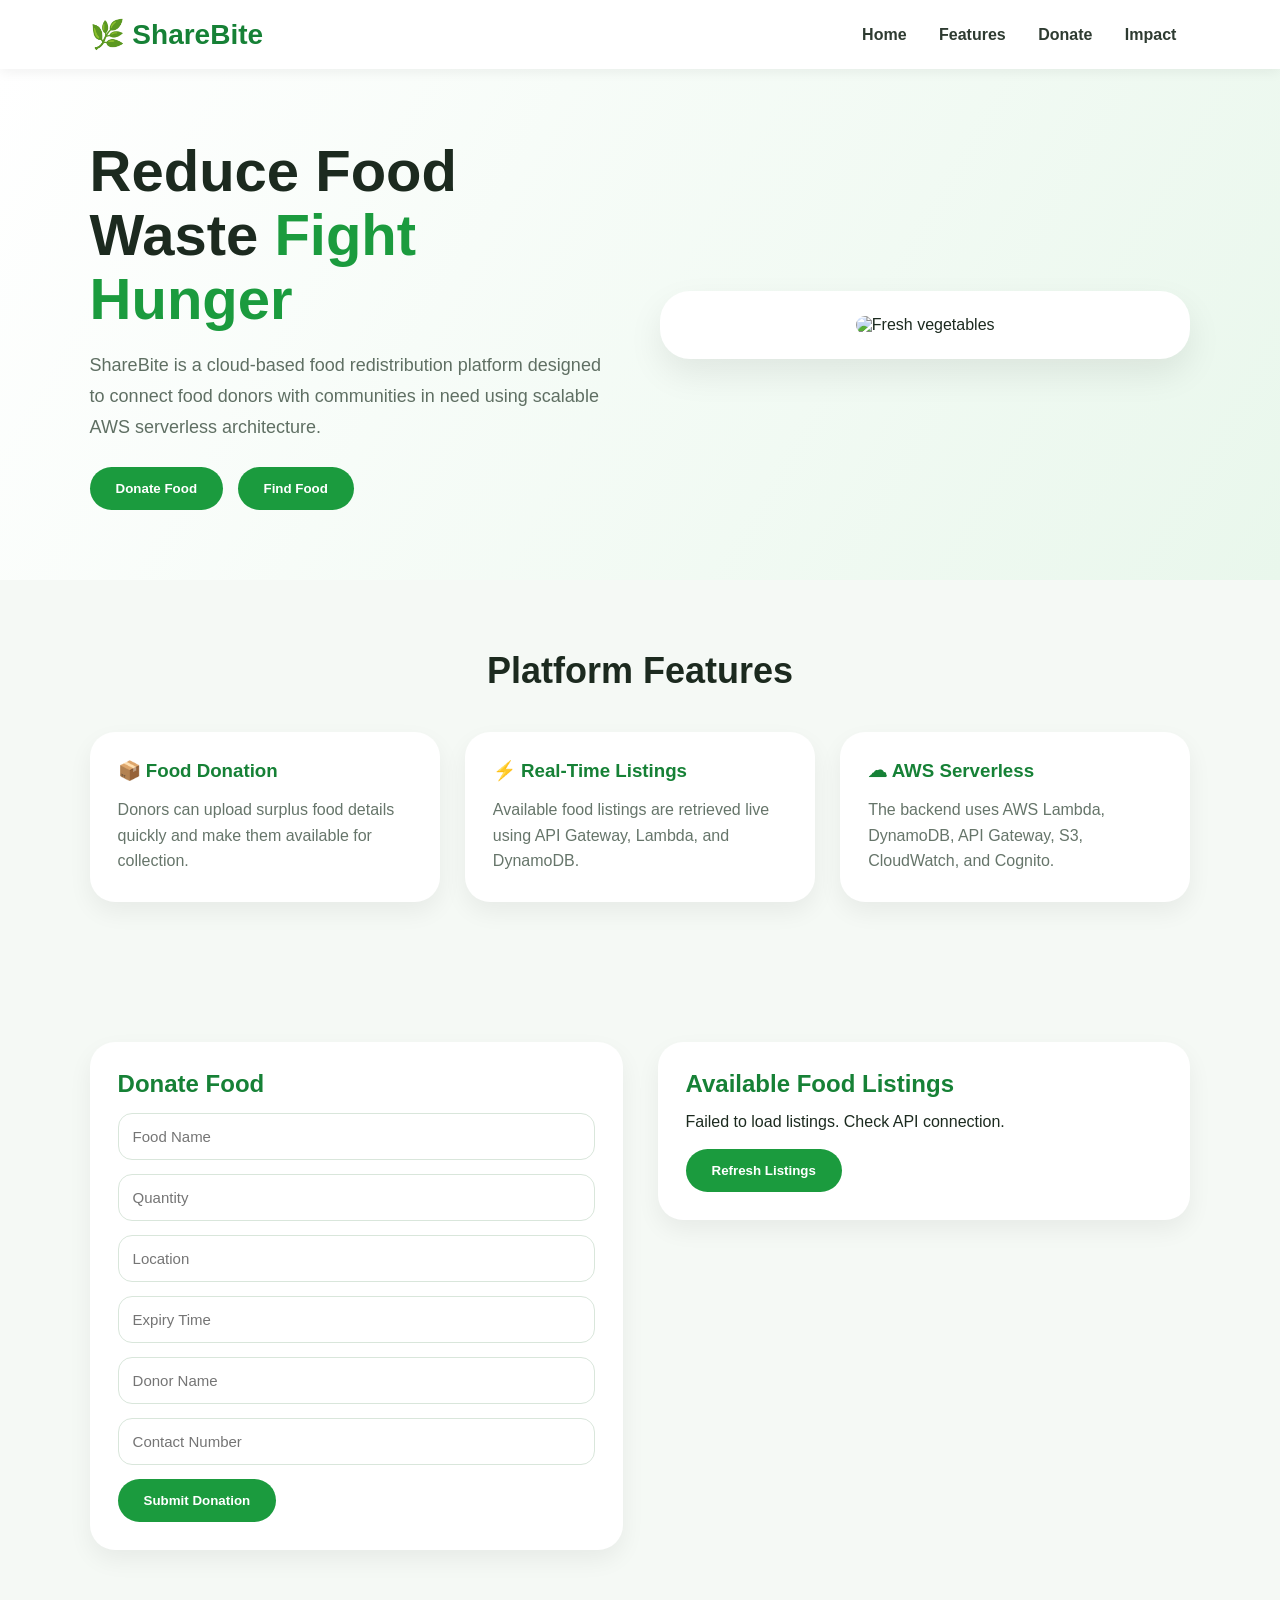
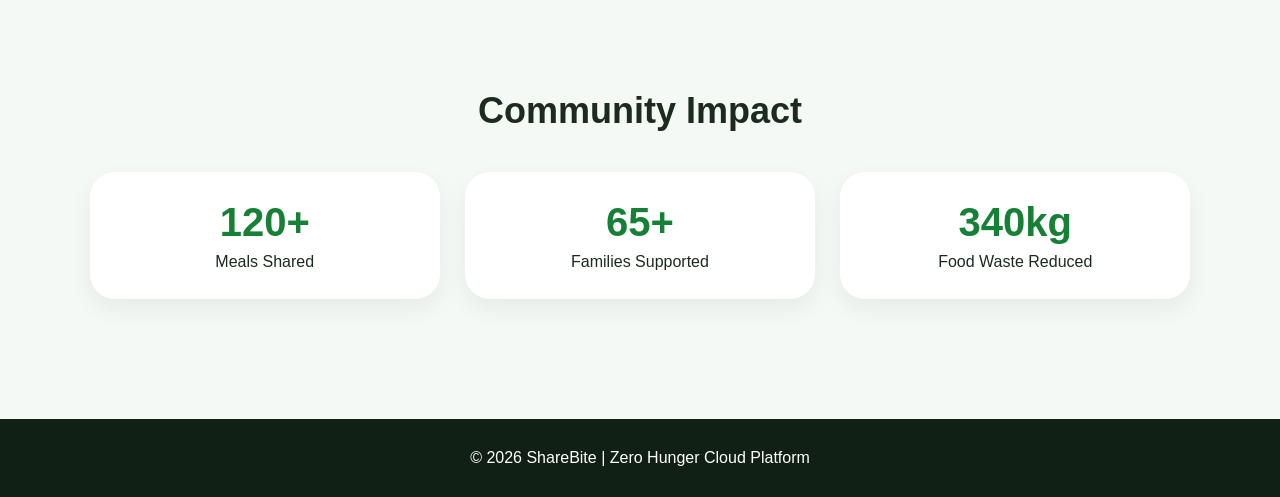
==== frontend/index.html @ fc217ae7 "Add Module 602 implementation as starting point for Module 603" ====
<!DOCTYPE html>
<html lang="en">
<head>
  <meta charset="UTF-8" />
  <meta name="viewport" content="width=device-width, initial-scale=1.0"/>
  <title>ShareBite | Zero Hunger Platform</title>

  <style>
    * { margin: 0; padding: 0; box-sizing: border-box; font-family: "Segoe UI", Arial, sans-serif; }
    body { background: #f5f9f5; color: #1c2a1f; }

    header {
      display: flex; justify-content: space-between; align-items: center;
      padding: 18px 7%; background: white;
      box-shadow: 0 3px 12px rgba(0,0,0,0.06);
      position: sticky; top: 0; z-index: 100;
    }

    .logo { font-size: 28px; font-weight: 800; color: #168136; }
    nav a { margin: 0 14px; text-decoration: none; color: #2e3b31; font-weight: 600; }

    .hero {
      display: grid; grid-template-columns: 1fr 1fr; align-items: center;
      gap: 40px; padding: 70px 7%;
      background: linear-gradient(120deg, #ffffff, #e9f7ec);
    }

    .hero h1 { font-size: 58px; line-height: 1.1; margin-bottom: 20px; }
    .hero h1 span { color: #1b9b3e; }
    .hero p { color: #5f6f63; line-height: 1.7; margin-bottom: 25px; font-size: 18px; }

    .btn {
      padding: 14px 26px; border: none; border-radius: 30px;
      background: #1b9b3e; color: white; font-weight: 700;
      cursor: pointer; margin-right: 10px;
    }

    .btn:hover { background: #14752e; }

    .hero-image {
      background: white; padding: 25px; border-radius: 30px;
      box-shadow: 0 15px 35px rgba(0,0,0,0.08); text-align: center;
    }

    .hero-image img { width: 100%; border-radius: 20px; }

    section { padding: 70px 7%; }
    .section-title { text-align: center; font-size: 36px; margin-bottom: 40px; }

    .features, .dashboard {
      display: grid; grid-template-columns: repeat(3,1fr); gap: 25px;
    }

    .card, .form-box, .listing-box, .stat {
      background: white; padding: 28px; border-radius: 25px;
      box-shadow: 0 10px 25px rgba(0,0,0,0.06);
    }

    .card h3, .form-box h2, .listing-box h2 { margin-bottom: 15px; color: #168136; }
    .card p { color: #66756a; line-height: 1.6; }

    .donation-section {
      display: grid; grid-template-columns: 1fr 1fr; gap: 35px; align-items: start;
    }

    input {
      width: 100%; padding: 14px; margin-bottom: 14px;
      border-radius: 14px; border: 1px solid #d9e6db; font-size: 15px;
    }

    .listing-item { padding: 16px 0; border-bottom: 1px solid #edf2ee; }
    .listing-item h4 { margin-bottom: 5px; color: #168136; }
    .listing-item p { color: #66756a; font-size: 14px; margin-bottom: 4px; }

    .stat { text-align: center; }
    .stat h2 { color: #168136; font-size: 40px; margin-bottom: 8px; }

    footer { text-align: center; padding: 30px; background: #102015; color: white; margin-top: 50px; }

    @media(max-width:900px){
      .hero, .donation-section, .features, .dashboard { grid-template-columns: 1fr; }
      .hero h1 { font-size: 42px; }
      nav { display: none; }
    }
  </style>
</head>

<body>

<header>
  <div class="logo">🌿 ShareBite</div>
  <nav>
    <a href="#">Home</a>
    <a href="#features">Features</a>
    <a href="#donate">Donate</a>
    <a href="#impact">Impact</a>
  </nav>
</header>

<section class="hero">
  <div>
    <h1>Reduce Food Waste <span>Fight Hunger</span></h1>
    <p>
      ShareBite is a cloud-based food redistribution platform designed to connect
      food donors with communities in need using scalable AWS serverless architecture.
    </p>
    <button class="btn" onclick="document.getElementById('donate').scrollIntoView({behavior:'smooth'})">Donate Food</button>
    <button class="btn" onclick="loadFoodListings()">Find Food</button>
  </div>

  <div class="hero-image">
    <img src="https://images.unsplash.com/photo-1488459716781-31db52582fe9?q=80&w=1200&auto=format&fit=crop" alt="Fresh vegetables">
  </div>
</section>

<section id="features">
  <h2 class="section-title">Platform Features</h2>

  <div class="features">
    <div class="card">
      <h3>📦 Food Donation</h3>
      <p>Donors can upload surplus food details quickly and make them available for collection.</p>
    </div>

    <div class="card">
      <h3>⚡ Real-Time Listings</h3>
      <p>Available food listings are retrieved live using API Gateway, Lambda, and DynamoDB.</p>
    </div>

    <div class="card">
      <h3>☁ AWS Serverless</h3>
      <p>The backend uses AWS Lambda, DynamoDB, API Gateway, S3, CloudWatch, and Cognito.</p>
    </div>
  </div>
</section>

<section id="donate">
  <div class="donation-section">
    <div class="form-box">
      <h2>Donate Food</h2>

      <input id="foodName" placeholder="Food Name">
      <input id="quantity" placeholder="Quantity">
      <input id="location" placeholder="Location">
      <input id="expiryTime" placeholder="Expiry Time">
      <input id="donorName" placeholder="Donor Name">
      <input id="contactNumber" placeholder="Contact Number">

      <button class="btn" onclick="submitFood()">Submit Donation</button>
    </div>

    <div class="listing-box">
      <h2>Available Food Listings</h2>
      <div id="foodListings">
        <p>Loading listings...</p>
      </div>
      <br>
      <button class="btn" onclick="loadFoodListings()">Refresh Listings</button>
    </div>
  </div>
</section>

<section id="impact">
  <h2 class="section-title">Community Impact</h2>

  <div class="dashboard">
    <div class="stat">
      <h2>120+</h2>
      <p>Meals Shared</p>
    </div>

    <div class="stat">
      <h2>65+</h2>
      <p>Families Supported</p>
    </div>

    <div class="stat">
      <h2>340kg</h2>
      <p>Food Waste Reduced</p>
    </div>
  </div>
</section>

<footer>
  <p>© 2026 ShareBite | Zero Hunger Cloud Platform</p>
</footer>

<script>
  const API_URL = "https://gtti72vg8c.execute-api.us-east-1.amazonaws.com/prod/food";

  async function submitFood() {
    const data = {
      foodName: document.getElementById("foodName").value.trim(),
      quantity: document.getElementById("quantity").value.trim(),
      location: document.getElementById("location").value.trim(),
      expiryTime: document.getElementById("expiryTime").value.trim(),
      donorName: document.getElementById("donorName").value.trim(),
      contactNumber: document.getElementById("contactNumber").value.trim()
    };

    if (!data.foodName || !data.quantity || !data.location) {
      alert("Please enter food name, quantity, and location.");
      return;
    }

    try {
      const response = await fetch(API_URL, {
        method: "POST",
        mode: "cors",
        headers: {
          "Content-Type": "application/json"
        },
        body: JSON.stringify(data)
      });

      const resultText = await response.text();
      let result;

      try {
        result = JSON.parse(resultText);
      } catch {
        result = { message: resultText };
      }

      if (!response.ok) {
        alert("Backend error: " + (result.message || result.error || response.status));
        console.log(result);
        return;
      }

      alert(result.message || "Food listing added successfully.");

      document.getElementById("foodName").value = "";
      document.getElementById("quantity").value = "";
      document.getElementById("location").value = "";
      document.getElementById("expiryTime").value = "";
      document.getElementById("donorName").value = "";
      document.getElementById("contactNumber").value = "";

      loadFoodListings();

    } catch (error) {
      alert("Error connecting to backend API: " + error.message);
      console.log("POST error:", error);
    }
  }

  async function loadFoodListings() {
    const container = document.getElementById("foodListings");
    container.innerHTML = "<p>Loading listings...</p>";

    try {
      const response = await fetch(API_URL, {
        method: "GET",
        mode: "cors"
      });

      const result = await response.json();
      const items = Array.isArray(result) ? result : (result.items || []);

      if (!response.ok) {
        container.innerHTML = "<p>Backend returned an error.</p>";
        console.log(result);
        return;
      }

      if (items.length === 0) {
        container.innerHTML = "<p>No food listings available.</p>";
        return;
      }

      container.innerHTML = items.map(item => `
        <div class="listing-item">
          <h4>${item.foodName || "Unnamed Food"}</h4>
          <p><strong>Quantity:</strong> ${item.quantity || "N/A"}</p>
          <p><strong>Location:</strong> ${item.location || "N/A"}</p>
          <p><strong>Expiry:</strong> ${item.expiryTime || "N/A"}</p>
          <p><strong>Donor:</strong> ${item.donorName || "N/A"}</p>
          <p><strong>Contact:</strong> ${item.contactNumber || "N/A"}</p>
          <p><strong>Status:</strong> ${item.status || "Available"}</p>
        </div>
      `).join("");

    } catch (error) {
      container.innerHTML = "<p>Failed to load listings. Check API connection.</p>";
      console.log("GET error:", error);
    }
  }

  window.onload = function () {
    loadFoodListings();
  };
</script>

</body>
</html>
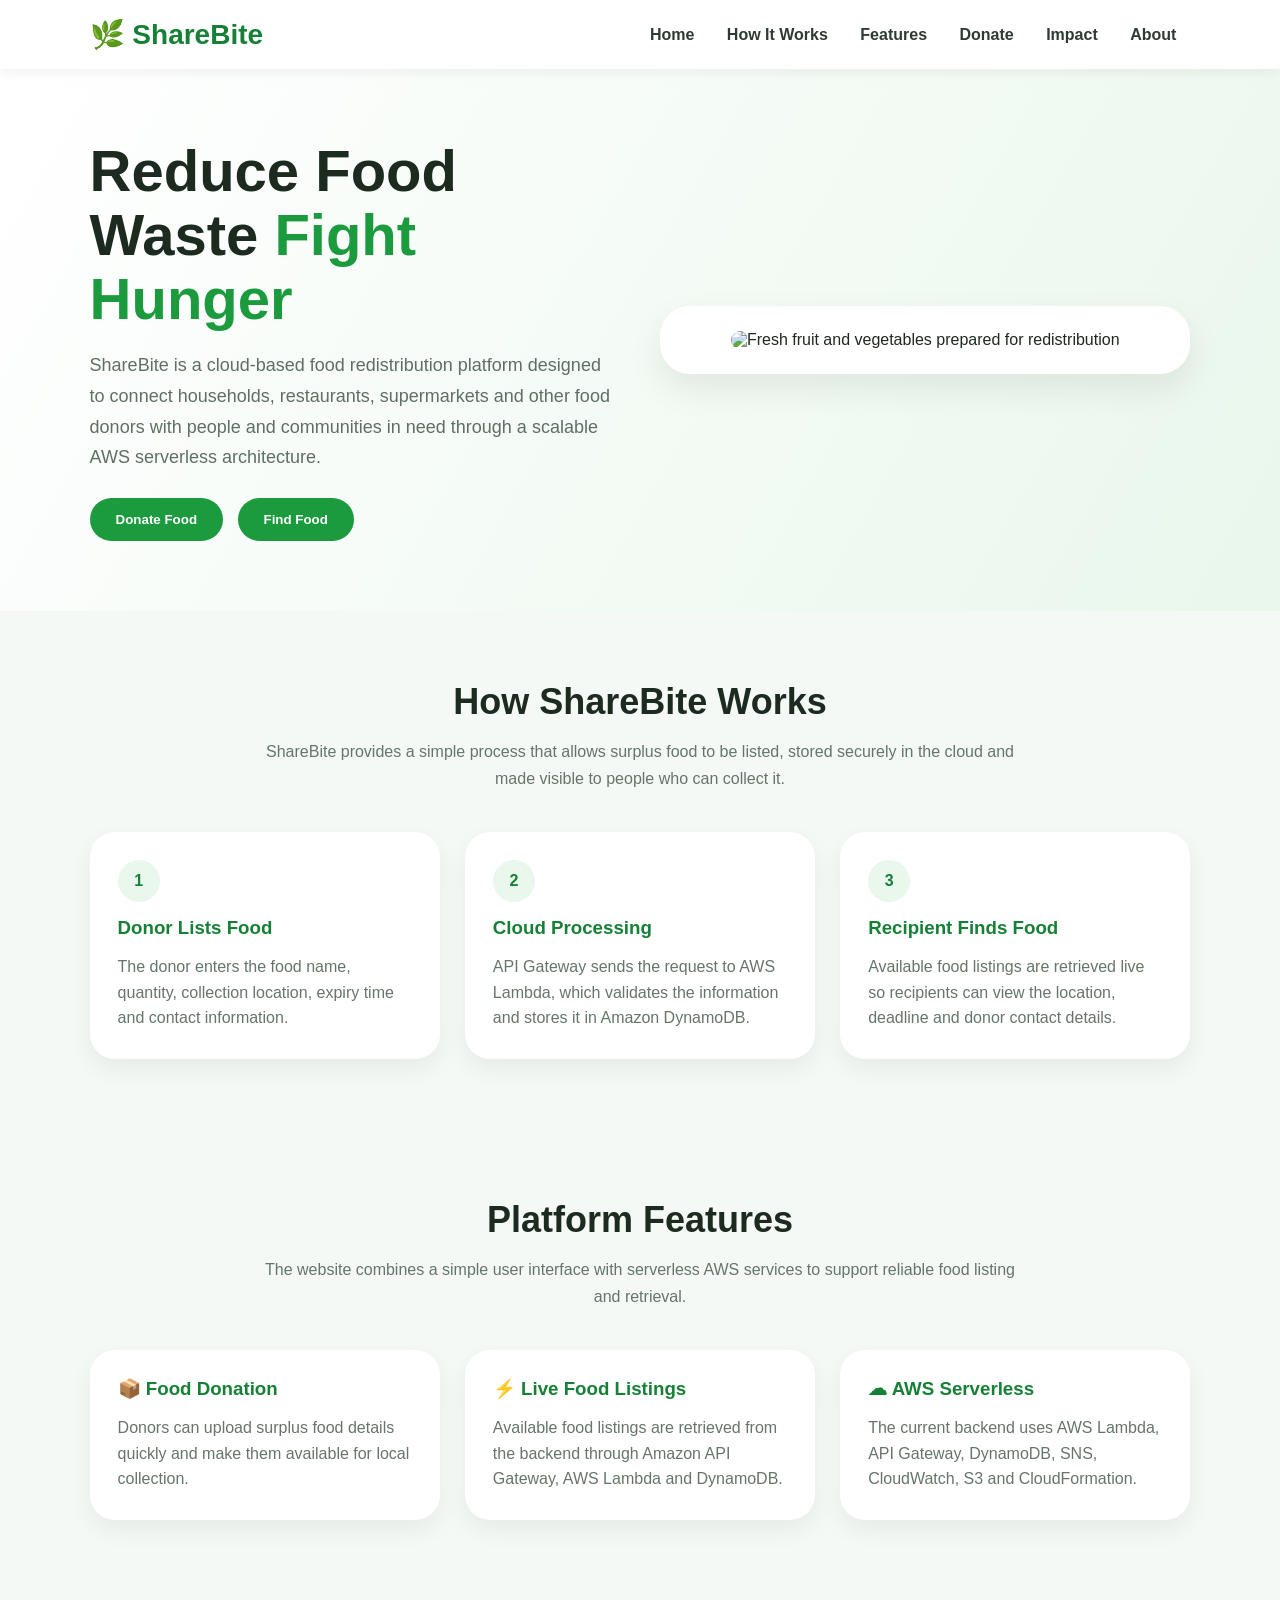
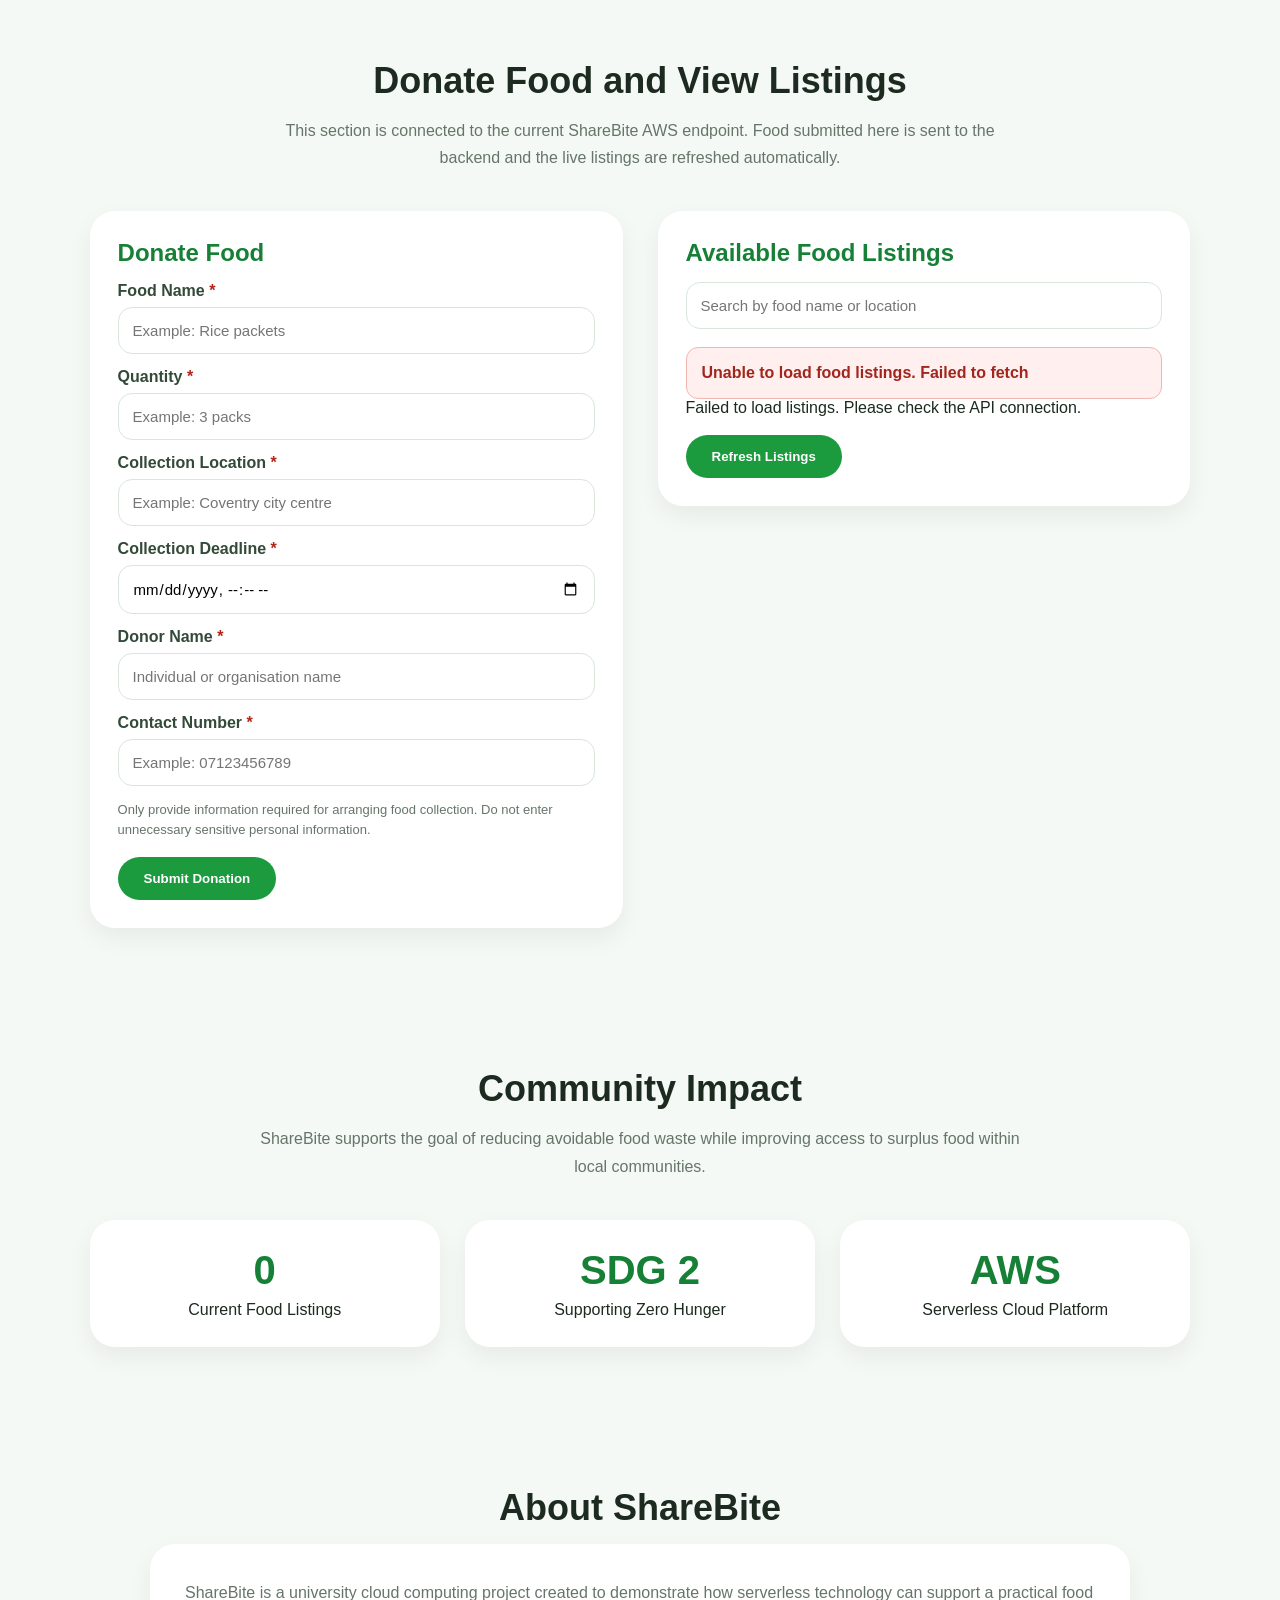
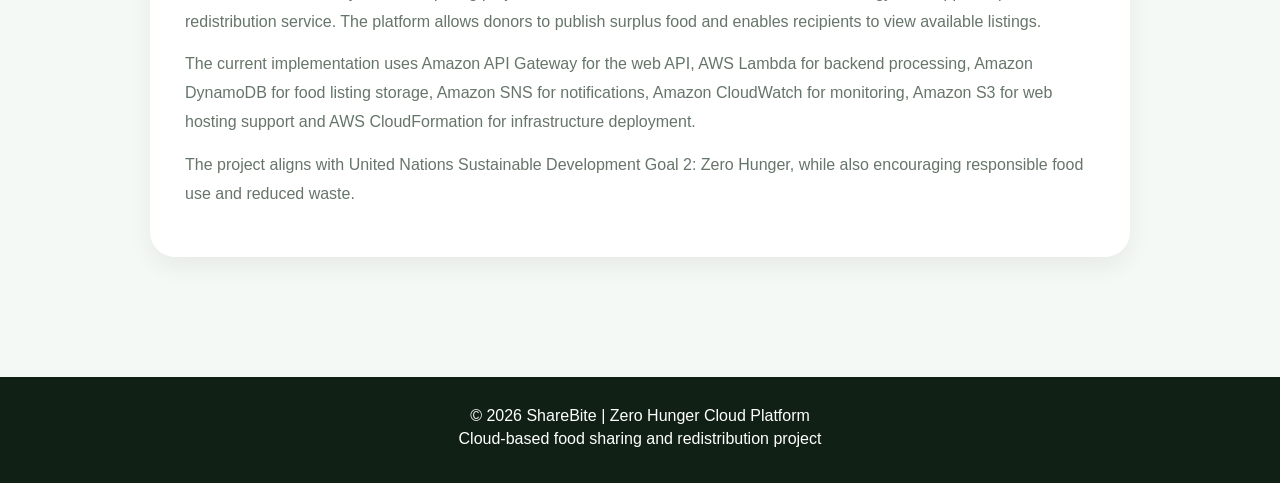
==== commit bf460802: "Enhance index.html with improved layout and features Refactor HTML structure and improve styles for " ====
--- a/frontend/index.html
+++ b/frontend/index.html
@@ -3,82 +3,319 @@
 <head>
   <meta charset="UTF-8" />
   <meta name="viewport" content="width=device-width, initial-scale=1.0"/>
+  <meta name="description" content="ShareBite is a cloud-based food redistribution platform that connects food donors with communities in need." />
   <title>ShareBite | Zero Hunger Platform</title>
 
   <style>
-    * { margin: 0; padding: 0; box-sizing: border-box; font-family: "Segoe UI", Arial, sans-serif; }
-    body { background: #f5f9f5; color: #1c2a1f; }
+    * {
+      margin: 0;
+      padding: 0;
+      box-sizing: border-box;
+      font-family: "Segoe UI", Arial, sans-serif;
+    }
+
+    html { scroll-behavior: smooth; }
+
+    body {
+      background: #f5f9f5;
+      color: #1c2a1f;
+    }
 
     header {
-      display: flex; justify-content: space-between; align-items: center;
-      padding: 18px 7%; background: white;
+      display: flex;
+      justify-content: space-between;
+      align-items: center;
+      padding: 18px 7%;
+      background: white;
       box-shadow: 0 3px 12px rgba(0,0,0,0.06);
-      position: sticky; top: 0; z-index: 100;
-    }
-
-    .logo { font-size: 28px; font-weight: 800; color: #168136; }
-    nav a { margin: 0 14px; text-decoration: none; color: #2e3b31; font-weight: 600; }
+      position: sticky;
+      top: 0;
+      z-index: 100;
+    }
+
+    .logo {
+      font-size: 28px;
+      font-weight: 800;
+      color: #168136;
+    }
+
+    nav a {
+      margin: 0 14px;
+      text-decoration: none;
+      color: #2e3b31;
+      font-weight: 600;
+    }
+
+    nav a:hover { color: #168136; }
 
     .hero {
-      display: grid; grid-template-columns: 1fr 1fr; align-items: center;
-      gap: 40px; padding: 70px 7%;
+      display: grid;
+      grid-template-columns: 1fr 1fr;
+      align-items: center;
+      gap: 40px;
+      padding: 70px 7%;
       background: linear-gradient(120deg, #ffffff, #e9f7ec);
     }
 
-    .hero h1 { font-size: 58px; line-height: 1.1; margin-bottom: 20px; }
+    .hero h1 {
+      font-size: 58px;
+      line-height: 1.1;
+      margin-bottom: 20px;
+    }
+
     .hero h1 span { color: #1b9b3e; }
-    .hero p { color: #5f6f63; line-height: 1.7; margin-bottom: 25px; font-size: 18px; }
+
+    .hero p {
+      color: #5f6f63;
+      line-height: 1.7;
+      margin-bottom: 25px;
+      font-size: 18px;
+    }
 
     .btn {
-      padding: 14px 26px; border: none; border-radius: 30px;
-      background: #1b9b3e; color: white; font-weight: 700;
-      cursor: pointer; margin-right: 10px;
-    }
-
-    .btn:hover { background: #14752e; }
+      padding: 14px 26px;
+      border: none;
+      border-radius: 30px;
+      background: #1b9b3e;
+      color: white;
+      font-weight: 700;
+      cursor: pointer;
+      margin-right: 10px;
+      transition: 0.2s ease;
+    }
+
+    .btn:hover {
+      background: #14752e;
+      transform: translateY(-1px);
+    }
+
+    .btn:disabled {
+      opacity: 0.65;
+      cursor: not-allowed;
+      transform: none;
+    }
 
     .hero-image {
-      background: white; padding: 25px; border-radius: 30px;
-      box-shadow: 0 15px 35px rgba(0,0,0,0.08); text-align: center;
-    }
-
-    .hero-image img { width: 100%; border-radius: 20px; }
+      background: white;
+      padding: 25px;
+      border-radius: 30px;
+      box-shadow: 0 15px 35px rgba(0,0,0,0.08);
+      text-align: center;
+    }
+
+    .hero-image img {
+      width: 100%;
+      border-radius: 20px;
+    }
 
     section { padding: 70px 7%; }
-    .section-title { text-align: center; font-size: 36px; margin-bottom: 40px; }
-
-    .features, .dashboard {
-      display: grid; grid-template-columns: repeat(3,1fr); gap: 25px;
-    }
-
-    .card, .form-box, .listing-box, .stat {
-      background: white; padding: 28px; border-radius: 25px;
+
+    .section-title {
+      text-align: center;
+      font-size: 36px;
+      margin-bottom: 15px;
+    }
+
+    .section-subtitle {
+      max-width: 760px;
+      margin: 0 auto 40px;
+      text-align: center;
+      color: #66756a;
+      line-height: 1.7;
+    }
+
+    .features,
+    .dashboard,
+    .steps {
+      display: grid;
+      grid-template-columns: repeat(3,1fr);
+      gap: 25px;
+    }
+
+    .card,
+    .form-box,
+    .listing-box,
+    .stat {
+      background: white;
+      padding: 28px;
+      border-radius: 25px;
       box-shadow: 0 10px 25px rgba(0,0,0,0.06);
     }
 
-    .card h3, .form-box h2, .listing-box h2 { margin-bottom: 15px; color: #168136; }
-    .card p { color: #66756a; line-height: 1.6; }
+    .card h3,
+    .form-box h2,
+    .listing-box h2 {
+      margin-bottom: 15px;
+      color: #168136;
+    }
+
+    .card p {
+      color: #66756a;
+      line-height: 1.6;
+    }
+
+    .step-number {
+      width: 42px;
+      height: 42px;
+      border-radius: 50%;
+      display: grid;
+      place-items: center;
+      background: #e9f7ec;
+      color: #168136;
+      font-weight: 800;
+      margin-bottom: 15px;
+    }
 
     .donation-section {
-      display: grid; grid-template-columns: 1fr 1fr; gap: 35px; align-items: start;
+      display: grid;
+      grid-template-columns: 1fr 1fr;
+      gap: 35px;
+      align-items: start;
+    }
+
+    .form-group { margin-bottom: 14px; }
+
+    label {
+      display: block;
+      margin-bottom: 7px;
+      font-weight: 700;
+      color: #334a39;
     }
 
     input {
-      width: 100%; padding: 14px; margin-bottom: 14px;
-      border-radius: 14px; border: 1px solid #d9e6db; font-size: 15px;
-    }
-
-    .listing-item { padding: 16px 0; border-bottom: 1px solid #edf2ee; }
-    .listing-item h4 { margin-bottom: 5px; color: #168136; }
-    .listing-item p { color: #66756a; font-size: 14px; margin-bottom: 4px; }
+      width: 100%;
+      padding: 14px;
+      border-radius: 14px;
+      border: 1px solid #d9e6db;
+      font-size: 15px;
+      outline: none;
+    }
+
+    input:focus {
+      border-color: #1b9b3e;
+      box-shadow: 0 0 0 3px rgba(27,155,62,0.12);
+    }
+
+    .required { color: #b42318; }
+
+    .form-note {
+      color: #66756a;
+      font-size: 13px;
+      line-height: 1.5;
+      margin: 4px 0 18px;
+    }
+
+    .message {
+      display: none;
+      margin-top: 16px;
+      padding: 13px 15px;
+      border-radius: 12px;
+      font-weight: 600;
+      line-height: 1.5;
+    }
+
+    .message.show { display: block; }
+
+    .message.success {
+      background: #e9f8ef;
+      border: 1px solid #a8dfb8;
+      color: #126a2d;
+    }
+
+    .message.error {
+      background: #fff0ef;
+      border: 1px solid #f0b7b2;
+      color: #a1261d;
+    }
+
+    .message.info {
+      background: #eef6ff;
+      border: 1px solid #bfd9f5;
+      color: #245b8f;
+    }
+
+    .listing-controls {
+      display: flex;
+      gap: 10px;
+      align-items: center;
+      margin-bottom: 18px;
+    }
+
+    .listing-controls input { margin-bottom: 0; }
+
+    .listing-item {
+      padding: 18px 0;
+      border-bottom: 1px solid #edf2ee;
+    }
+
+    .listing-item:last-child { border-bottom: none; }
+
+    .listing-item h4 {
+      margin-bottom: 8px;
+      color: #168136;
+      font-size: 19px;
+    }
+
+    .listing-item p {
+      color: #66756a;
+      font-size: 14px;
+      margin-bottom: 5px;
+      line-height: 1.5;
+    }
+
+    .status {
+      display: inline-block;
+      margin-top: 7px;
+      padding: 5px 10px;
+      border-radius: 20px;
+      background: #e9f8ef;
+      color: #14752e;
+      font-size: 12px;
+      font-weight: 800;
+    }
 
     .stat { text-align: center; }
-    .stat h2 { color: #168136; font-size: 40px; margin-bottom: 8px; }
-
-    footer { text-align: center; padding: 30px; background: #102015; color: white; margin-top: 50px; }
-
-    @media(max-width:900px){
-      .hero, .donation-section, .features, .dashboard { grid-template-columns: 1fr; }
+
+    .stat h2 {
+      color: #168136;
+      font-size: 40px;
+      margin-bottom: 8px;
+    }
+
+    .about-box {
+      background: white;
+      padding: 35px;
+      border-radius: 25px;
+      box-shadow: 0 10px 25px rgba(0,0,0,0.06);
+      max-width: 980px;
+      margin: auto;
+    }
+
+    .about-box p {
+      color: #66756a;
+      line-height: 1.8;
+      margin-bottom: 14px;
+    }
+
+    footer {
+      text-align: center;
+      padding: 30px;
+      background: #102015;
+      color: white;
+      margin-top: 50px;
+    }
+
+    footer p { margin-bottom: 5px; }
+
+    @media(max-width:900px) {
+      .hero,
+      .donation-section,
+      .features,
+      .dashboard,
+      .steps {
+        grid-template-columns: 1fr;
+      }
+
       .hero h1 { font-size: 42px; }
       nav { display: none; }
     }
@@ -90,105 +327,303 @@
 <header>
   <div class="logo">🌿 ShareBite</div>
   <nav>
-    <a href="#">Home</a>
+    <a href="#home">Home</a>
+    <a href="#how">How It Works</a>
     <a href="#features">Features</a>
     <a href="#donate">Donate</a>
     <a href="#impact">Impact</a>
+    <a href="#about">About</a>
   </nav>
 </header>
 
-<section class="hero">
+<section class="hero" id="home">
   <div>
     <h1>Reduce Food Waste <span>Fight Hunger</span></h1>
     <p>
       ShareBite is a cloud-based food redistribution platform designed to connect
-      food donors with communities in need using scalable AWS serverless architecture.
+      households, restaurants, supermarkets and other food donors with people and
+      communities in need through a scalable AWS serverless architecture.
     </p>
-    <button class="btn" onclick="document.getElementById('donate').scrollIntoView({behavior:'smooth'})">Donate Food</button>
-    <button class="btn" onclick="loadFoodListings()">Find Food</button>
+
+    <button class="btn" type="button"
+      onclick="document.getElementById('donate').scrollIntoView({behavior:'smooth'})">
+      Donate Food
+    </button>
+
+    <button class="btn" type="button"
+      onclick="document.getElementById('foodListings').scrollIntoView({behavior:'smooth'}); loadFoodListings();">
+      Find Food
+    </button>
   </div>
 
   <div class="hero-image">
-    <img src="https://images.unsplash.com/photo-1488459716781-31db52582fe9?q=80&w=1200&auto=format&fit=crop" alt="Fresh vegetables">
+    <img
+      src="https://images.unsplash.com/photo-1488459716781-31db52582fe9?q=80&w=1200&auto=format&fit=crop"
+      alt="Fresh fruit and vegetables prepared for redistribution">
   </div>
 </section>
 
+<section id="how">
+  <h2 class="section-title">How ShareBite Works</h2>
+  <p class="section-subtitle">
+    ShareBite provides a simple process that allows surplus food to be listed,
+    stored securely in the cloud and made visible to people who can collect it.
+  </p>
+
+  <div class="steps">
+    <div class="card">
+      <div class="step-number">1</div>
+      <h3>Donor Lists Food</h3>
+      <p>The donor enters the food name, quantity, collection location, expiry time and contact information.</p>
+    </div>
+
+    <div class="card">
+      <div class="step-number">2</div>
+      <h3>Cloud Processing</h3>
+      <p>API Gateway sends the request to AWS Lambda, which validates the information and stores it in Amazon DynamoDB.</p>
+    </div>
+
+    <div class="card">
+      <div class="step-number">3</div>
+      <h3>Recipient Finds Food</h3>
+      <p>Available food listings are retrieved live so recipients can view the location, deadline and donor contact details.</p>
+    </div>
+  </div>
+</section>
+
 <section id="features">
   <h2 class="section-title">Platform Features</h2>
+  <p class="section-subtitle">
+    The website combines a simple user interface with serverless AWS services
+    to support reliable food listing and retrieval.
+  </p>
 
   <div class="features">
     <div class="card">
       <h3>📦 Food Donation</h3>
-      <p>Donors can upload surplus food details quickly and make them available for collection.</p>
+      <p>Donors can upload surplus food details quickly and make them available for local collection.</p>
     </div>
 
     <div class="card">
-      <h3>⚡ Real-Time Listings</h3>
-      <p>Available food listings are retrieved live using API Gateway, Lambda, and DynamoDB.</p>
+      <h3>⚡ Live Food Listings</h3>
+      <p>Available food listings are retrieved from the backend through Amazon API Gateway, AWS Lambda and DynamoDB.</p>
     </div>
 
     <div class="card">
       <h3>☁ AWS Serverless</h3>
-      <p>The backend uses AWS Lambda, DynamoDB, API Gateway, S3, CloudWatch, and Cognito.</p>
+      <p>The current backend uses AWS Lambda, API Gateway, DynamoDB, SNS, CloudWatch, S3 and CloudFormation.</p>
     </div>
   </div>
 </section>
 
 <section id="donate">
+  <h2 class="section-title">Donate Food and View Listings</h2>
+  <p class="section-subtitle">
+    This section is connected to the current ShareBite AWS endpoint. Food submitted
+    here is sent to the backend and the live listings are refreshed automatically.
+  </p>
+
   <div class="donation-section">
     <div class="form-box">
       <h2>Donate Food</h2>
 
-      <input id="foodName" placeholder="Food Name">
-      <input id="quantity" placeholder="Quantity">
-      <input id="location" placeholder="Location">
-      <input id="expiryTime" placeholder="Expiry Time">
-      <input id="donorName" placeholder="Donor Name">
-      <input id="contactNumber" placeholder="Contact Number">
-
-      <button class="btn" onclick="submitFood()">Submit Donation</button>
+      <form id="donationForm" novalidate>
+        <div class="form-group">
+          <label for="foodName">Food Name <span class="required">*</span></label>
+          <input id="foodName" name="foodName" type="text" placeholder="Example: Rice packets" maxlength="80" required>
+        </div>
+
+        <div class="form-group">
+          <label for="quantity">Quantity <span class="required">*</span></label>
+          <input id="quantity" name="quantity" type="text" placeholder="Example: 3 packs" maxlength="50" required>
+        </div>
+
+        <div class="form-group">
+          <label for="location">Collection Location <span class="required">*</span></label>
+          <input id="location" name="location" type="text" placeholder="Example: Coventry city centre" maxlength="120" required>
+        </div>
+
+        <div class="form-group">
+          <label for="expiryTime">Collection Deadline <span class="required">*</span></label>
+          <input id="expiryTime" name="expiryTime" type="datetime-local" required>
+        </div>
+
+        <div class="form-group">
+          <label for="donorName">Donor Name <span class="required">*</span></label>
+          <input id="donorName" name="donorName" type="text" placeholder="Individual or organisation name" maxlength="100" required>
+        </div>
+
+        <div class="form-group">
+          <label for="contactNumber">Contact Number <span class="required">*</span></label>
+          <input id="contactNumber" name="contactNumber" type="tel" placeholder="Example: 07123456789" maxlength="20" required>
+        </div>
+
+        <p class="form-note">
+          Only provide information required for arranging food collection.
+          Do not enter unnecessary sensitive personal information.
+        </p>
+
+        <button id="submitButton" class="btn" type="submit">Submit Donation</button>
+        <div id="formMessage" class="message" role="status" aria-live="polite"></div>
+      </form>
     </div>
 
     <div class="listing-box">
       <h2>Available Food Listings</h2>
+
+      <div class="listing-controls">
+        <input id="listingSearch" type="search"
+          placeholder="Search by food name or location"
+          aria-label="Search food listings">
+      </div>
+
+      <div id="listingMessage" class="message" role="status" aria-live="polite"></div>
+
       <div id="foodListings">
         <p>Loading listings...</p>
       </div>
+
       <br>
-      <button class="btn" onclick="loadFoodListings()">Refresh Listings</button>
+      <button id="refreshButton" class="btn" type="button">Refresh Listings</button>
     </div>
   </div>
 </section>
 
 <section id="impact">
   <h2 class="section-title">Community Impact</h2>
+  <p class="section-subtitle">
+    ShareBite supports the goal of reducing avoidable food waste while improving
+    access to surplus food within local communities.
+  </p>
 
   <div class="dashboard">
     <div class="stat">
-      <h2>120+</h2>
-      <p>Meals Shared</p>
+      <h2 id="liveListingCount">0</h2>
+      <p>Current Food Listings</p>
     </div>
 
     <div class="stat">
-      <h2>65+</h2>
-      <p>Families Supported</p>
+      <h2>SDG 2</h2>
+      <p>Supporting Zero Hunger</p>
     </div>
 
     <div class="stat">
-      <h2>340kg</h2>
-      <p>Food Waste Reduced</p>
+      <h2>AWS</h2>
+      <p>Serverless Cloud Platform</p>
     </div>
   </div>
 </section>
 
+<section id="about">
+  <h2 class="section-title">About ShareBite</h2>
+
+  <div class="about-box">
+    <p>
+      ShareBite is a university cloud computing project created to demonstrate how
+      serverless technology can support a practical food redistribution service.
+      The platform allows donors to publish surplus food and enables recipients to
+      view available listings.
+    </p>
+
+    <p>
+      The current implementation uses Amazon API Gateway for the web API,
+      AWS Lambda for backend processing, Amazon DynamoDB for food listing storage,
+      Amazon SNS for notifications, Amazon CloudWatch for monitoring, Amazon S3
+      for web hosting support and AWS CloudFormation for infrastructure deployment.
+    </p>
+
+    <p>
+      The project aligns with United Nations Sustainable Development Goal 2:
+      Zero Hunger, while also encouraging responsible food use and reduced waste.
+    </p>
+  </div>
+</section>
+
 <footer>
   <p>© 2026 ShareBite | Zero Hunger Cloud Platform</p>
+  <p>Cloud-based food sharing and redistribution project</p>
 </footer>
 
 <script>
-  const API_URL = "https://gtti72vg8c.execute-api.us-east-1.amazonaws.com/prod/food";
-
-  async function submitFood() {
+  "use strict";
+
+  const API_URL = "https://1yx8w8qwdi.execute-api.us-east-1.amazonaws.com/prod/food";
+
+  let allFoodListings = [];
+
+  const donationForm = document.getElementById("donationForm");
+  const submitButton = document.getElementById("submitButton");
+  const refreshButton = document.getElementById("refreshButton");
+  const foodListingsContainer = document.getElementById("foodListings");
+  const formMessage = document.getElementById("formMessage");
+  const listingMessage = document.getElementById("listingMessage");
+  const listingSearch = document.getElementById("listingSearch");
+  const liveListingCount = document.getElementById("liveListingCount");
+
+  function showMessage(element, text, type) {
+    element.textContent = text;
+    element.className = "message show " + type;
+  }
+
+  function hideMessage(element) {
+    element.textContent = "";
+    element.className = "message";
+  }
+
+  function escapeHtml(value) {
+    return String(value ?? "")
+      .replaceAll("&", "&amp;")
+      .replaceAll("<", "&lt;")
+      .replaceAll(">", "&gt;")
+      .replaceAll('"', "&quot;")
+      .replaceAll("'", "&#039;");
+  }
+
+  function formatDateTime(value) {
+    if (!value) return "Not specified";
+
+    const date = new Date(value);
+    if (Number.isNaN(date.getTime())) return value;
+
+    return date.toLocaleString();
+  }
+
+  function validatePhoneNumber(value) {
+    return /^[0-9+()\s-]{7,20}$/.test(value);
+  }
+
+  function setMinimumExpiryTime() {
+    const expiryInput = document.getElementById("expiryTime");
+    const now = new Date();
+    now.setMinutes(now.getMinutes() - now.getTimezoneOffset());
+    expiryInput.min = now.toISOString().slice(0, 16);
+  }
+
+  function renderFoodListings(items) {
+    liveListingCount.textContent = items.length;
+
+    if (items.length === 0) {
+      foodListingsContainer.innerHTML = "<p>No food listings available.</p>";
+      return;
+    }
+
+    foodListingsContainer.innerHTML = items.map(item => `
+      <article class="listing-item">
+        <h4>${escapeHtml(item.foodName || "Unnamed Food")}</h4>
+        <p><strong>Quantity:</strong> ${escapeHtml(item.quantity || "N/A")}</p>
+        <p><strong>Location:</strong> ${escapeHtml(item.location || "N/A")}</p>
+        <p><strong>Collection deadline:</strong> ${escapeHtml(formatDateTime(item.expiryTime))}</p>
+        <p><strong>Donor:</strong> ${escapeHtml(item.donorName || "N/A")}</p>
+        <p><strong>Contact:</strong> ${escapeHtml(item.contactNumber || "N/A")}</p>
+        <span class="status">${escapeHtml(item.status || "Available")}</span>
+      </article>
+    `).join("");
+  }
+
+  async function submitFood(event) {
+    event.preventDefault();
+    hideMessage(formMessage);
+
     const data = {
       foodName: document.getElementById("foodName").value.trim(),
       quantity: document.getElementById("quantity").value.trim(),
@@ -198,99 +633,187 @@
       contactNumber: document.getElementById("contactNumber").value.trim()
     };
 
-    if (!data.foodName || !data.quantity || !data.location) {
-      alert("Please enter food name, quantity, and location.");
+    if (
+      !data.foodName ||
+      !data.quantity ||
+      !data.location ||
+      !data.expiryTime ||
+      !data.donorName ||
+      !data.contactNumber
+    ) {
+      showMessage(formMessage, "Please complete all required fields.", "error");
       return;
     }
+
+    if (!validatePhoneNumber(data.contactNumber)) {
+      showMessage(formMessage, "Please enter a valid contact number.", "error");
+      return;
+    }
+
+    const selectedExpiry = new Date(data.expiryTime);
+
+    if (Number.isNaN(selectedExpiry.getTime()) || selectedExpiry <= new Date()) {
+      showMessage(formMessage, "Please choose a future collection deadline.", "error");
+      return;
+    }
+
+    submitButton.disabled = true;
+    submitButton.textContent = "Submitting...";
+    showMessage(formMessage, "Sending the food listing to ShareBite...", "info");
 
     try {
       const response = await fetch(API_URL, {
         method: "POST",
         mode: "cors",
         headers: {
-          "Content-Type": "application/json"
+          "Content-Type": "application/json",
+          "Accept": "application/json"
         },
         body: JSON.stringify(data)
       });
 
       const resultText = await response.text();
-      let result;
-
-      try {
-        result = JSON.parse(resultText);
-      } catch {
-        result = { message: resultText };
+      let result = {};
+
+      if (resultText) {
+        try {
+          result = JSON.parse(resultText);
+        } catch {
+          result = { message: resultText };
+        }
       }
 
       if (!response.ok) {
-        alert("Backend error: " + (result.message || result.error || response.status));
-        console.log(result);
-        return;
+        throw new Error(
+          result.message ||
+          result.error ||
+          "The backend returned status " + response.status
+        );
       }
 
-      alert(result.message || "Food listing added successfully.");
-
-      document.getElementById("foodName").value = "";
-      document.getElementById("quantity").value = "";
-      document.getElementById("location").value = "";
-      document.getElementById("expiryTime").value = "";
-      document.getElementById("donorName").value = "";
-      document.getElementById("contactNumber").value = "";
-
-      loadFoodListings();
+      showMessage(
+        formMessage,
+        result.message || "Food listing added successfully.",
+        "success"
+      );
+
+      donationForm.reset();
+      setMinimumExpiryTime();
+      await loadFoodListings();
 
     } catch (error) {
-      alert("Error connecting to backend API: " + error.message);
-      console.log("POST error:", error);
+      console.error("POST error:", error);
+      showMessage(
+        formMessage,
+        "Unable to submit the food listing. " + error.message,
+        "error"
+      );
+    } finally {
+      submitButton.disabled = false;
+      submitButton.textContent = "Submit Donation";
     }
   }
 
   async function loadFoodListings() {
-    const container = document.getElementById("foodListings");
-    container.innerHTML = "<p>Loading listings...</p>";
+    foodListingsContainer.innerHTML = "<p>Loading listings...</p>";
+    showMessage(listingMessage, "Connecting to the ShareBite backend...", "info");
 
     try {
       const response = await fetch(API_URL, {
         method: "GET",
-        mode: "cors"
+        mode: "cors",
+        headers: {
+          "Accept": "application/json"
+        },
+        cache: "no-store"
       });
 
-      const result = await response.json();
-      const items = Array.isArray(result) ? result : (result.items || []);
+      const resultText = await response.text();
+      let result;
+
+      try {
+        result = resultText ? JSON.parse(resultText) : [];
+      } catch {
+        throw new Error("The API returned an invalid response.");
+      }
 
       if (!response.ok) {
-        container.innerHTML = "<p>Backend returned an error.</p>";
-        console.log(result);
-        return;
+        throw new Error(
+          result.message ||
+          result.error ||
+          "The backend returned status " + response.status
+        );
       }
 
-      if (items.length === 0) {
-        container.innerHTML = "<p>No food listings available.</p>";
-        return;
+      allFoodListings = Array.isArray(result)
+        ? result
+        : Array.isArray(result.items)
+          ? result.items
+          : [];
+
+      renderFoodListings(allFoodListings);
+
+      if (allFoodListings.length === 0) {
+        showMessage(
+          listingMessage,
+          "The backend is connected successfully, but there are currently no food listings.",
+          "info"
+        );
+      } else {
+        showMessage(
+          listingMessage,
+          allFoodListings.length + " food listing(s) loaded successfully.",
+          "success"
+        );
       }
 
-      container.innerHTML = items.map(item => `
-        <div class="listing-item">
-          <h4>${item.foodName || "Unnamed Food"}</h4>
-          <p><strong>Quantity:</strong> ${item.quantity || "N/A"}</p>
-          <p><strong>Location:</strong> ${item.location || "N/A"}</p>
-          <p><strong>Expiry:</strong> ${item.expiryTime || "N/A"}</p>
-          <p><strong>Donor:</strong> ${item.donorName || "N/A"}</p>
-          <p><strong>Contact:</strong> ${item.contactNumber || "N/A"}</p>
-          <p><strong>Status:</strong> ${item.status || "Available"}</p>
-        </div>
-      `).join("");
-
     } catch (error) {
-      container.innerHTML = "<p>Failed to load listings. Check API connection.</p>";
-      console.log("GET error:", error);
-    }
-  }
-
-  window.onload = function () {
+      console.error("GET error:", error);
+
+      liveListingCount.textContent = "0";
+      foodListingsContainer.innerHTML =
+        "<p>Failed to load listings. Please check the API connection.</p>";
+
+      showMessage(
+        listingMessage,
+        "Unable to load food listings. " + error.message,
+        "error"
+      );
+    }
+  }
+
+  function filterFoodListings() {
+    const searchTerm = listingSearch.value.trim().toLowerCase();
+
+    if (!searchTerm) {
+      renderFoodListings(allFoodListings);
+      return;
+    }
+
+    const filteredItems = allFoodListings.filter(item => {
+      const foodName = String(item.foodName || "").toLowerCase();
+      const location = String(item.location || "").toLowerCase();
+      const donorName = String(item.donorName || "").toLowerCase();
+
+      return (
+        foodName.includes(searchTerm) ||
+        location.includes(searchTerm) ||
+        donorName.includes(searchTerm)
+      );
+    });
+
+    renderFoodListings(filteredItems);
+  }
+
+  donationForm.addEventListener("submit", submitFood);
+  refreshButton.addEventListener("click", loadFoodListings);
+  listingSearch.addEventListener("input", filterFoodListings);
+
+  window.addEventListener("DOMContentLoaded", function () {
+    setMinimumExpiryTime();
     loadFoodListings();
-  };
+  });
 </script>
 
 </body>
-</html>+</html>
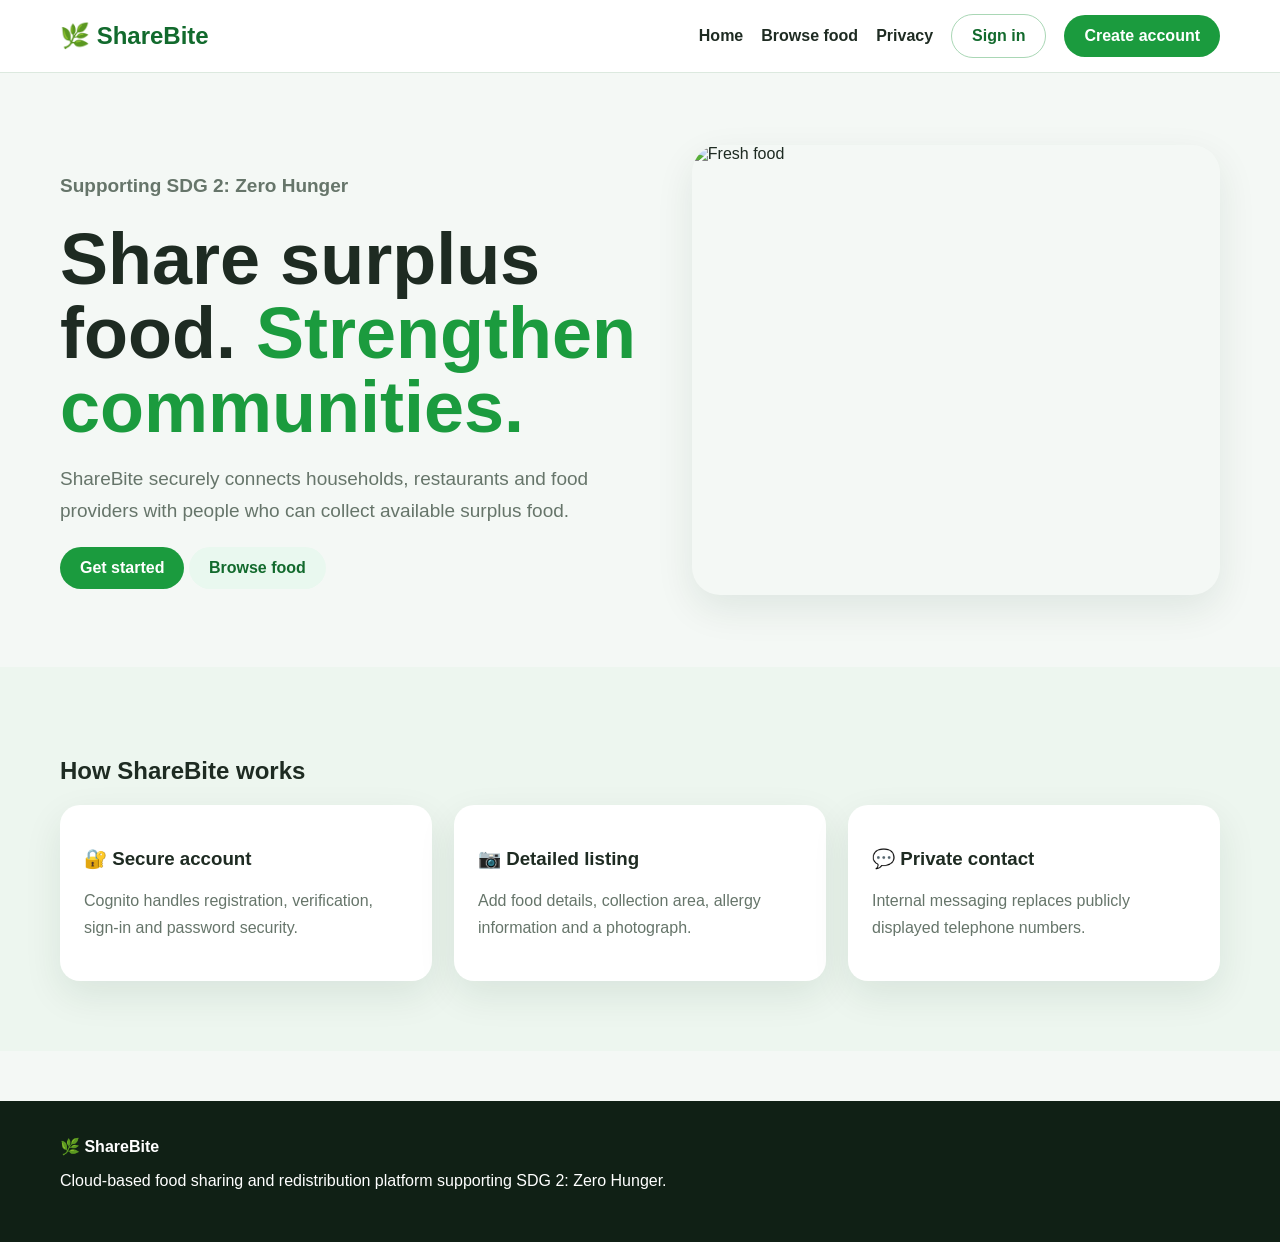
==== commit a587456b: "Add Cognito authentication and professional frontend" ====
--- a/frontend/index.html
+++ b/frontend/index.html
@@ -1,819 +1 @@
-<!DOCTYPE html>
-<html lang="en">
-<head>
-  <meta charset="UTF-8" />
-  <meta name="viewport" content="width=device-width, initial-scale=1.0"/>
-  <meta name="description" content="ShareBite is a cloud-based food redistribution platform that connects food donors with communities in need." />
-  <title>ShareBite | Zero Hunger Platform</title>
-
-  <style>
-    * {
-      margin: 0;
-      padding: 0;
-      box-sizing: border-box;
-      font-family: "Segoe UI", Arial, sans-serif;
-    }
-
-    html { scroll-behavior: smooth; }
-
-    body {
-      background: #f5f9f5;
-      color: #1c2a1f;
-    }
-
-    header {
-      display: flex;
-      justify-content: space-between;
-      align-items: center;
-      padding: 18px 7%;
-      background: white;
-      box-shadow: 0 3px 12px rgba(0,0,0,0.06);
-      position: sticky;
-      top: 0;
-      z-index: 100;
-    }
-
-    .logo {
-      font-size: 28px;
-      font-weight: 800;
-      color: #168136;
-    }
-
-    nav a {
-      margin: 0 14px;
-      text-decoration: none;
-      color: #2e3b31;
-      font-weight: 600;
-    }
-
-    nav a:hover { color: #168136; }
-
-    .hero {
-      display: grid;
-      grid-template-columns: 1fr 1fr;
-      align-items: center;
-      gap: 40px;
-      padding: 70px 7%;
-      background: linear-gradient(120deg, #ffffff, #e9f7ec);
-    }
-
-    .hero h1 {
-      font-size: 58px;
-      line-height: 1.1;
-      margin-bottom: 20px;
-    }
-
-    .hero h1 span { color: #1b9b3e; }
-
-    .hero p {
-      color: #5f6f63;
-      line-height: 1.7;
-      margin-bottom: 25px;
-      font-size: 18px;
-    }
-
-    .btn {
-      padding: 14px 26px;
-      border: none;
-      border-radius: 30px;
-      background: #1b9b3e;
-      color: white;
-      font-weight: 700;
-      cursor: pointer;
-      margin-right: 10px;
-      transition: 0.2s ease;
-    }
-
-    .btn:hover {
-      background: #14752e;
-      transform: translateY(-1px);
-    }
-
-    .btn:disabled {
-      opacity: 0.65;
-      cursor: not-allowed;
-      transform: none;
-    }
-
-    .hero-image {
-      background: white;
-      padding: 25px;
-      border-radius: 30px;
-      box-shadow: 0 15px 35px rgba(0,0,0,0.08);
-      text-align: center;
-    }
-
-    .hero-image img {
-      width: 100%;
-      border-radius: 20px;
-    }
-
-    section { padding: 70px 7%; }
-
-    .section-title {
-      text-align: center;
-      font-size: 36px;
-      margin-bottom: 15px;
-    }
-
-    .section-subtitle {
-      max-width: 760px;
-      margin: 0 auto 40px;
-      text-align: center;
-      color: #66756a;
-      line-height: 1.7;
-    }
-
-    .features,
-    .dashboard,
-    .steps {
-      display: grid;
-      grid-template-columns: repeat(3,1fr);
-      gap: 25px;
-    }
-
-    .card,
-    .form-box,
-    .listing-box,
-    .stat {
-      background: white;
-      padding: 28px;
-      border-radius: 25px;
-      box-shadow: 0 10px 25px rgba(0,0,0,0.06);
-    }
-
-    .card h3,
-    .form-box h2,
-    .listing-box h2 {
-      margin-bottom: 15px;
-      color: #168136;
-    }
-
-    .card p {
-      color: #66756a;
-      line-height: 1.6;
-    }
-
-    .step-number {
-      width: 42px;
-      height: 42px;
-      border-radius: 50%;
-      display: grid;
-      place-items: center;
-      background: #e9f7ec;
-      color: #168136;
-      font-weight: 800;
-      margin-bottom: 15px;
-    }
-
-    .donation-section {
-      display: grid;
-      grid-template-columns: 1fr 1fr;
-      gap: 35px;
-      align-items: start;
-    }
-
-    .form-group { margin-bottom: 14px; }
-
-    label {
-      display: block;
-      margin-bottom: 7px;
-      font-weight: 700;
-      color: #334a39;
-    }
-
-    input {
-      width: 100%;
-      padding: 14px;
-      border-radius: 14px;
-      border: 1px solid #d9e6db;
-      font-size: 15px;
-      outline: none;
-    }
-
-    input:focus {
-      border-color: #1b9b3e;
-      box-shadow: 0 0 0 3px rgba(27,155,62,0.12);
-    }
-
-    .required { color: #b42318; }
-
-    .form-note {
-      color: #66756a;
-      font-size: 13px;
-      line-height: 1.5;
-      margin: 4px 0 18px;
-    }
-
-    .message {
-      display: none;
-      margin-top: 16px;
-      padding: 13px 15px;
-      border-radius: 12px;
-      font-weight: 600;
-      line-height: 1.5;
-    }
-
-    .message.show { display: block; }
-
-    .message.success {
-      background: #e9f8ef;
-      border: 1px solid #a8dfb8;
-      color: #126a2d;
-    }
-
-    .message.error {
-      background: #fff0ef;
-      border: 1px solid #f0b7b2;
-      color: #a1261d;
-    }
-
-    .message.info {
-      background: #eef6ff;
-      border: 1px solid #bfd9f5;
-      color: #245b8f;
-    }
-
-    .listing-controls {
-      display: flex;
-      gap: 10px;
-      align-items: center;
-      margin-bottom: 18px;
-    }
-
-    .listing-controls input { margin-bottom: 0; }
-
-    .listing-item {
-      padding: 18px 0;
-      border-bottom: 1px solid #edf2ee;
-    }
-
-    .listing-item:last-child { border-bottom: none; }
-
-    .listing-item h4 {
-      margin-bottom: 8px;
-      color: #168136;
-      font-size: 19px;
-    }
-
-    .listing-item p {
-      color: #66756a;
-      font-size: 14px;
-      margin-bottom: 5px;
-      line-height: 1.5;
-    }
-
-    .status {
-      display: inline-block;
-      margin-top: 7px;
-      padding: 5px 10px;
-      border-radius: 20px;
-      background: #e9f8ef;
-      color: #14752e;
-      font-size: 12px;
-      font-weight: 800;
-    }
-
-    .stat { text-align: center; }
-
-    .stat h2 {
-      color: #168136;
-      font-size: 40px;
-      margin-bottom: 8px;
-    }
-
-    .about-box {
-      background: white;
-      padding: 35px;
-      border-radius: 25px;
-      box-shadow: 0 10px 25px rgba(0,0,0,0.06);
-      max-width: 980px;
-      margin: auto;
-    }
-
-    .about-box p {
-      color: #66756a;
-      line-height: 1.8;
-      margin-bottom: 14px;
-    }
-
-    footer {
-      text-align: center;
-      padding: 30px;
-      background: #102015;
-      color: white;
-      margin-top: 50px;
-    }
-
-    footer p { margin-bottom: 5px; }
-
-    @media(max-width:900px) {
-      .hero,
-      .donation-section,
-      .features,
-      .dashboard,
-      .steps {
-        grid-template-columns: 1fr;
-      }
-
-      .hero h1 { font-size: 42px; }
-      nav { display: none; }
-    }
-  </style>
-</head>
-
-<body>
-
-<header>
-  <div class="logo">🌿 ShareBite</div>
-  <nav>
-    <a href="#home">Home</a>
-    <a href="#how">How It Works</a>
-    <a href="#features">Features</a>
-    <a href="#donate">Donate</a>
-    <a href="#impact">Impact</a>
-    <a href="#about">About</a>
-  </nav>
-</header>
-
-<section class="hero" id="home">
-  <div>
-    <h1>Reduce Food Waste <span>Fight Hunger</span></h1>
-    <p>
-      ShareBite is a cloud-based food redistribution platform designed to connect
-      households, restaurants, supermarkets and other food donors with people and
-      communities in need through a scalable AWS serverless architecture.
-    </p>
-
-    <button class="btn" type="button"
-      onclick="document.getElementById('donate').scrollIntoView({behavior:'smooth'})">
-      Donate Food
-    </button>
-
-    <button class="btn" type="button"
-      onclick="document.getElementById('foodListings').scrollIntoView({behavior:'smooth'}); loadFoodListings();">
-      Find Food
-    </button>
-  </div>
-
-  <div class="hero-image">
-    <img
-      src="https://images.unsplash.com/photo-1488459716781-31db52582fe9?q=80&w=1200&auto=format&fit=crop"
-      alt="Fresh fruit and vegetables prepared for redistribution">
-  </div>
-</section>
-
-<section id="how">
-  <h2 class="section-title">How ShareBite Works</h2>
-  <p class="section-subtitle">
-    ShareBite provides a simple process that allows surplus food to be listed,
-    stored securely in the cloud and made visible to people who can collect it.
-  </p>
-
-  <div class="steps">
-    <div class="card">
-      <div class="step-number">1</div>
-      <h3>Donor Lists Food</h3>
-      <p>The donor enters the food name, quantity, collection location, expiry time and contact information.</p>
-    </div>
-
-    <div class="card">
-      <div class="step-number">2</div>
-      <h3>Cloud Processing</h3>
-      <p>API Gateway sends the request to AWS Lambda, which validates the information and stores it in Amazon DynamoDB.</p>
-    </div>
-
-    <div class="card">
-      <div class="step-number">3</div>
-      <h3>Recipient Finds Food</h3>
-      <p>Available food listings are retrieved live so recipients can view the location, deadline and donor contact details.</p>
-    </div>
-  </div>
-</section>
-
-<section id="features">
-  <h2 class="section-title">Platform Features</h2>
-  <p class="section-subtitle">
-    The website combines a simple user interface with serverless AWS services
-    to support reliable food listing and retrieval.
-  </p>
-
-  <div class="features">
-    <div class="card">
-      <h3>📦 Food Donation</h3>
-      <p>Donors can upload surplus food details quickly and make them available for local collection.</p>
-    </div>
-
-    <div class="card">
-      <h3>⚡ Live Food Listings</h3>
-      <p>Available food listings are retrieved from the backend through Amazon API Gateway, AWS Lambda and DynamoDB.</p>
-    </div>
-
-    <div class="card">
-      <h3>☁ AWS Serverless</h3>
-      <p>The current backend uses AWS Lambda, API Gateway, DynamoDB, SNS, CloudWatch, S3 and CloudFormation.</p>
-    </div>
-  </div>
-</section>
-
-<section id="donate">
-  <h2 class="section-title">Donate Food and View Listings</h2>
-  <p class="section-subtitle">
-    This section is connected to the current ShareBite AWS endpoint. Food submitted
-    here is sent to the backend and the live listings are refreshed automatically.
-  </p>
-
-  <div class="donation-section">
-    <div class="form-box">
-      <h2>Donate Food</h2>
-
-      <form id="donationForm" novalidate>
-        <div class="form-group">
-          <label for="foodName">Food Name <span class="required">*</span></label>
-          <input id="foodName" name="foodName" type="text" placeholder="Example: Rice packets" maxlength="80" required>
-        </div>
-
-        <div class="form-group">
-          <label for="quantity">Quantity <span class="required">*</span></label>
-          <input id="quantity" name="quantity" type="text" placeholder="Example: 3 packs" maxlength="50" required>
-        </div>
-
-        <div class="form-group">
-          <label for="location">Collection Location <span class="required">*</span></label>
-          <input id="location" name="location" type="text" placeholder="Example: Coventry city centre" maxlength="120" required>
-        </div>
-
-        <div class="form-group">
-          <label for="expiryTime">Collection Deadline <span class="required">*</span></label>
-          <input id="expiryTime" name="expiryTime" type="datetime-local" required>
-        </div>
-
-        <div class="form-group">
-          <label for="donorName">Donor Name <span class="required">*</span></label>
-          <input id="donorName" name="donorName" type="text" placeholder="Individual or organisation name" maxlength="100" required>
-        </div>
-
-        <div class="form-group">
-          <label for="contactNumber">Contact Number <span class="required">*</span></label>
-          <input id="contactNumber" name="contactNumber" type="tel" placeholder="Example: 07123456789" maxlength="20" required>
-        </div>
-
-        <p class="form-note">
-          Only provide information required for arranging food collection.
-          Do not enter unnecessary sensitive personal information.
-        </p>
-
-        <button id="submitButton" class="btn" type="submit">Submit Donation</button>
-        <div id="formMessage" class="message" role="status" aria-live="polite"></div>
-      </form>
-    </div>
-
-    <div class="listing-box">
-      <h2>Available Food Listings</h2>
-
-      <div class="listing-controls">
-        <input id="listingSearch" type="search"
-          placeholder="Search by food name or location"
-          aria-label="Search food listings">
-      </div>
-
-      <div id="listingMessage" class="message" role="status" aria-live="polite"></div>
-
-      <div id="foodListings">
-        <p>Loading listings...</p>
-      </div>
-
-      <br>
-      <button id="refreshButton" class="btn" type="button">Refresh Listings</button>
-    </div>
-  </div>
-</section>
-
-<section id="impact">
-  <h2 class="section-title">Community Impact</h2>
-  <p class="section-subtitle">
-    ShareBite supports the goal of reducing avoidable food waste while improving
-    access to surplus food within local communities.
-  </p>
-
-  <div class="dashboard">
-    <div class="stat">
-      <h2 id="liveListingCount">0</h2>
-      <p>Current Food Listings</p>
-    </div>
-
-    <div class="stat">
-      <h2>SDG 2</h2>
-      <p>Supporting Zero Hunger</p>
-    </div>
-
-    <div class="stat">
-      <h2>AWS</h2>
-      <p>Serverless Cloud Platform</p>
-    </div>
-  </div>
-</section>
-
-<section id="about">
-  <h2 class="section-title">About ShareBite</h2>
-
-  <div class="about-box">
-    <p>
-      ShareBite is a university cloud computing project created to demonstrate how
-      serverless technology can support a practical food redistribution service.
-      The platform allows donors to publish surplus food and enables recipients to
-      view available listings.
-    </p>
-
-    <p>
-      The current implementation uses Amazon API Gateway for the web API,
-      AWS Lambda for backend processing, Amazon DynamoDB for food listing storage,
-      Amazon SNS for notifications, Amazon CloudWatch for monitoring, Amazon S3
-      for web hosting support and AWS CloudFormation for infrastructure deployment.
-    </p>
-
-    <p>
-      The project aligns with United Nations Sustainable Development Goal 2:
-      Zero Hunger, while also encouraging responsible food use and reduced waste.
-    </p>
-  </div>
-</section>
-
-<footer>
-  <p>© 2026 ShareBite | Zero Hunger Cloud Platform</p>
-  <p>Cloud-based food sharing and redistribution project</p>
-</footer>
-
-<script>
-  "use strict";
-
-  const API_URL = "https://1yx8w8qwdi.execute-api.us-east-1.amazonaws.com/prod/food";
-
-  let allFoodListings = [];
-
-  const donationForm = document.getElementById("donationForm");
-  const submitButton = document.getElementById("submitButton");
-  const refreshButton = document.getElementById("refreshButton");
-  const foodListingsContainer = document.getElementById("foodListings");
-  const formMessage = document.getElementById("formMessage");
-  const listingMessage = document.getElementById("listingMessage");
-  const listingSearch = document.getElementById("listingSearch");
-  const liveListingCount = document.getElementById("liveListingCount");
-
-  function showMessage(element, text, type) {
-    element.textContent = text;
-    element.className = "message show " + type;
-  }
-
-  function hideMessage(element) {
-    element.textContent = "";
-    element.className = "message";
-  }
-
-  function escapeHtml(value) {
-    return String(value ?? "")
-      .replaceAll("&", "&amp;")
-      .replaceAll("<", "&lt;")
-      .replaceAll(">", "&gt;")
-      .replaceAll('"', "&quot;")
-      .replaceAll("'", "&#039;");
-  }
-
-  function formatDateTime(value) {
-    if (!value) return "Not specified";
-
-    const date = new Date(value);
-    if (Number.isNaN(date.getTime())) return value;
-
-    return date.toLocaleString();
-  }
-
-  function validatePhoneNumber(value) {
-    return /^[0-9+()\s-]{7,20}$/.test(value);
-  }
-
-  function setMinimumExpiryTime() {
-    const expiryInput = document.getElementById("expiryTime");
-    const now = new Date();
-    now.setMinutes(now.getMinutes() - now.getTimezoneOffset());
-    expiryInput.min = now.toISOString().slice(0, 16);
-  }
-
-  function renderFoodListings(items) {
-    liveListingCount.textContent = items.length;
-
-    if (items.length === 0) {
-      foodListingsContainer.innerHTML = "<p>No food listings available.</p>";
-      return;
-    }
-
-    foodListingsContainer.innerHTML = items.map(item => `
-      <article class="listing-item">
-        <h4>${escapeHtml(item.foodName || "Unnamed Food")}</h4>
-        <p><strong>Quantity:</strong> ${escapeHtml(item.quantity || "N/A")}</p>
-        <p><strong>Location:</strong> ${escapeHtml(item.location || "N/A")}</p>
-        <p><strong>Collection deadline:</strong> ${escapeHtml(formatDateTime(item.expiryTime))}</p>
-        <p><strong>Donor:</strong> ${escapeHtml(item.donorName || "N/A")}</p>
-        <p><strong>Contact:</strong> ${escapeHtml(item.contactNumber || "N/A")}</p>
-        <span class="status">${escapeHtml(item.status || "Available")}</span>
-      </article>
-    `).join("");
-  }
-
-  async function submitFood(event) {
-    event.preventDefault();
-    hideMessage(formMessage);
-
-    const data = {
-      foodName: document.getElementById("foodName").value.trim(),
-      quantity: document.getElementById("quantity").value.trim(),
-      location: document.getElementById("location").value.trim(),
-      expiryTime: document.getElementById("expiryTime").value.trim(),
-      donorName: document.getElementById("donorName").value.trim(),
-      contactNumber: document.getElementById("contactNumber").value.trim()
-    };
-
-    if (
-      !data.foodName ||
-      !data.quantity ||
-      !data.location ||
-      !data.expiryTime ||
-      !data.donorName ||
-      !data.contactNumber
-    ) {
-      showMessage(formMessage, "Please complete all required fields.", "error");
-      return;
-    }
-
-    if (!validatePhoneNumber(data.contactNumber)) {
-      showMessage(formMessage, "Please enter a valid contact number.", "error");
-      return;
-    }
-
-    const selectedExpiry = new Date(data.expiryTime);
-
-    if (Number.isNaN(selectedExpiry.getTime()) || selectedExpiry <= new Date()) {
-      showMessage(formMessage, "Please choose a future collection deadline.", "error");
-      return;
-    }
-
-    submitButton.disabled = true;
-    submitButton.textContent = "Submitting...";
-    showMessage(formMessage, "Sending the food listing to ShareBite...", "info");
-
-    try {
-      const response = await fetch(API_URL, {
-        method: "POST",
-        mode: "cors",
-        headers: {
-          "Content-Type": "application/json",
-          "Accept": "application/json"
-        },
-        body: JSON.stringify(data)
-      });
-
-      const resultText = await response.text();
-      let result = {};
-
-      if (resultText) {
-        try {
-          result = JSON.parse(resultText);
-        } catch {
-          result = { message: resultText };
-        }
-      }
-
-      if (!response.ok) {
-        throw new Error(
-          result.message ||
-          result.error ||
-          "The backend returned status " + response.status
-        );
-      }
-
-      showMessage(
-        formMessage,
-        result.message || "Food listing added successfully.",
-        "success"
-      );
-
-      donationForm.reset();
-      setMinimumExpiryTime();
-      await loadFoodListings();
-
-    } catch (error) {
-      console.error("POST error:", error);
-      showMessage(
-        formMessage,
-        "Unable to submit the food listing. " + error.message,
-        "error"
-      );
-    } finally {
-      submitButton.disabled = false;
-      submitButton.textContent = "Submit Donation";
-    }
-  }
-
-  async function loadFoodListings() {
-    foodListingsContainer.innerHTML = "<p>Loading listings...</p>";
-    showMessage(listingMessage, "Connecting to the ShareBite backend...", "info");
-
-    try {
-      const response = await fetch(API_URL, {
-        method: "GET",
-        mode: "cors",
-        headers: {
-          "Accept": "application/json"
-        },
-        cache: "no-store"
-      });
-
-      const resultText = await response.text();
-      let result;
-
-      try {
-        result = resultText ? JSON.parse(resultText) : [];
-      } catch {
-        throw new Error("The API returned an invalid response.");
-      }
-
-      if (!response.ok) {
-        throw new Error(
-          result.message ||
-          result.error ||
-          "The backend returned status " + response.status
-        );
-      }
-
-      allFoodListings = Array.isArray(result)
-        ? result
-        : Array.isArray(result.items)
-          ? result.items
-          : [];
-
-      renderFoodListings(allFoodListings);
-
-      if (allFoodListings.length === 0) {
-        showMessage(
-          listingMessage,
-          "The backend is connected successfully, but there are currently no food listings.",
-          "info"
-        );
-      } else {
-        showMessage(
-          listingMessage,
-          allFoodListings.length + " food listing(s) loaded successfully.",
-          "success"
-        );
-      }
-
-    } catch (error) {
-      console.error("GET error:", error);
-
-      liveListingCount.textContent = "0";
-      foodListingsContainer.innerHTML =
-        "<p>Failed to load listings. Please check the API connection.</p>";
-
-      showMessage(
-        listingMessage,
-        "Unable to load food listings. " + error.message,
-        "error"
-      );
-    }
-  }
-
-  function filterFoodListings() {
-    const searchTerm = listingSearch.value.trim().toLowerCase();
-
-    if (!searchTerm) {
-      renderFoodListings(allFoodListings);
-      return;
-    }
-
-    const filteredItems = allFoodListings.filter(item => {
-      const foodName = String(item.foodName || "").toLowerCase();
-      const location = String(item.location || "").toLowerCase();
-      const donorName = String(item.donorName || "").toLowerCase();
-
-      return (
-        foodName.includes(searchTerm) ||
-        location.includes(searchTerm) ||
-        donorName.includes(searchTerm)
-      );
-    });
-
-    renderFoodListings(filteredItems);
-  }
-
-  donationForm.addEventListener("submit", submitFood);
-  refreshButton.addEventListener("click", loadFoodListings);
-  listingSearch.addEventListener("input", filterFoodListings);
-
-  window.addEventListener("DOMContentLoaded", function () {
-    setMinimumExpiryTime();
-    loadFoodListings();
-  });
-</script>
-
-</body>
-</html>
+<!doctype html><html lang="en"><head><meta charset="utf-8"><meta name="viewport" content="width=device-width,initial-scale=1"><title>Home | ShareBite</title><link rel="stylesheet" href="css/style.css"></head><body><header class="header"><div class="container nav"><a class="brand" href="index.html">🌿 ShareBite</a><nav class="links"><a href="index.html">Home</a><a href="browse.html">Browse food</a><a href="privacy.html">Privacy</a><a class="btn outline" href="login.html">Sign in</a><a class="btn primary" href="register.html">Create account</a></nav></div></header><main><section class="container hero"><div><p><strong>Supporting SDG 2: Zero Hunger</strong></p><h1>Share surplus food. <span>Strengthen communities.</span></h1><p>ShareBite securely connects households, restaurants and food providers with people who can collect available surplus food.</p><a class="btn primary" href="register.html">Get started</a> <a class="btn secondary" href="browse.html">Browse food</a></div><img src="https://images.unsplash.com/photo-1488459716781-31db52582fe9?q=80&w=1400&auto=format&fit=crop" alt="Fresh food"></section><section class="section alt"><div class="container"><h2>How ShareBite works</h2><div class="grid g3"><article class="card"><h3>🔐 Secure account</h3><p>Cognito handles registration, verification, sign-in and password security.</p></article><article class="card"><h3>📷 Detailed listing</h3><p>Add food details, collection area, allergy information and a photograph.</p></article><article class="card"><h3>💬 Private contact</h3><p>Internal messaging replaces publicly displayed telephone numbers.</p></article></div></div></section></main><footer class="footer"><div class="container"><strong>🌿 ShareBite</strong><p>Cloud-based food sharing and redistribution platform supporting SDG 2: Zero Hunger.</p></div></footer><script src="js/common.js"></script></body></html>
--- a/frontend/css/style.css
+++ b/frontend/css/style.css
@@ -0,0 +1,2 @@
+
+:root{--g:#1b9b3e;--gd:#126a2d;--bg:#f4f8f5;--ink:#1e2b22;--mut:#66756a;--line:#dce9df;--card:#fff;--shadow:0 14px 38px rgba(16,50,29,.09)}*{box-sizing:border-box}body{margin:0;font-family:Segoe UI,Arial,sans-serif;background:var(--bg);color:var(--ink)}a{color:inherit}.container{width:min(1160px,calc(100% - 32px));margin:auto}.header{position:sticky;top:0;background:#fff;border-bottom:1px solid var(--line);z-index:20}.nav{min-height:72px;display:flex;align-items:center;gap:22px}.brand{font-weight:900;font-size:24px;color:var(--gd);text-decoration:none}.links{margin-left:auto;display:flex;gap:18px;align-items:center}.links a{text-decoration:none;font-weight:700}.btn{display:inline-flex;align-items:center;justify-content:center;border:0;border-radius:999px;padding:12px 20px;font-weight:800;cursor:pointer;text-decoration:none}.primary{background:var(--g);color:#fff}.secondary{background:#e9f8ef;color:var(--gd)}.outline{background:#fff;color:var(--gd);border:1px solid #a9d7b5}.hero{display:grid;grid-template-columns:1.05fr .95fr;gap:48px;align-items:center;padding:72px 0}.hero h1{font-size:clamp(44px,7vw,72px);line-height:1.03;margin:14px 0}.hero span{color:var(--g)}.hero p{color:var(--mut);line-height:1.7;font-size:19px}.hero img{width:100%;min-height:450px;object-fit:cover;border-radius:28px;box-shadow:var(--shadow)}.section{padding:70px 0}.alt{background:#edf6ef}.grid{display:grid;gap:22px}.g3{grid-template-columns:repeat(3,1fr)}.g2{grid-template-columns:repeat(2,1fr)}.card{background:#fff;border-radius:20px;padding:24px;box-shadow:var(--shadow)}.card p{color:var(--mut);line-height:1.65}.form-group{margin-bottom:15px}label{display:block;font-weight:800;margin-bottom:7px}input,select,textarea{width:100%;padding:13px;border:1px solid var(--line);border-radius:12px;font:inherit}textarea{min-height:110px}.message{display:none;padding:12px;border-radius:12px;margin:12px 0;font-weight:700}.message.show{display:block}.message.success{background:#e9f8ef;color:#126a2d}.message.error{background:#fff0ef;color:#a1261d}.message.info{background:#eef6ff;color:#245b8f}.auth{min-height:100vh;display:grid;grid-template-columns:1fr 1fr}.auth-art{padding:48px;color:#fff;display:flex;flex-direction:column;justify-content:space-between;background:linear-gradient(rgba(15,61,37,.82),rgba(15,61,37,.82)),url(https://images.unsplash.com/photo-1488459716781-31db52582fe9?q=80&w=1600&auto=format&fit=crop) center/cover}.auth-panel{display:grid;place-items:center;padding:30px}.auth-card{width:min(470px,100%);background:#fff;padding:32px;border-radius:22px;box-shadow:var(--shadow)}.app{display:grid;grid-template-columns:240px 1fr;min-height:100vh}.side{background:#102b1a;color:#fff;padding:24px 18px}.side a{display:block;padding:12px 14px;border-radius:10px;text-decoration:none;color:#dbeadf;font-weight:700}.side a:hover{background:rgba(255,255,255,.1)}.main{min-width:0}.top{background:#fff;padding:18px 26px;display:flex;justify-content:space-between;border-bottom:1px solid var(--line)}.content{padding:28px}.stats{display:grid;grid-template-columns:repeat(4,1fr);gap:16px;margin:22px 0}.stat{background:#fff;padding:20px;border-radius:18px;box-shadow:var(--shadow)}.stat strong{display:block;font-size:34px;color:var(--gd)}.listing-grid{display:grid;grid-template-columns:repeat(3,1fr);gap:20px}.listing-card{padding:0;overflow:hidden}.listing-image{height:210px;background:#e7f0ea;display:grid;place-items:center;color:var(--mut)}.listing-image img{width:100%;height:100%;object-fit:cover}.listing-body{padding:20px}.meta{color:var(--mut);font-size:14px;line-height:1.6}.upload{border:2px dashed #a9d7b5;padding:28px;border-radius:16px;text-align:center;background:#f8fcf9}.preview{display:none;margin-top:14px}.preview.show{display:block}.preview img{width:100%;max-height:320px;object-fit:cover;border-radius:14px}.footer{background:#102015;color:#fff;padding:36px 0;margin-top:50px}.hidden{display:none!important}@media(max-width:900px){.hero,.g3,.g2,.auth,.listing-grid{grid-template-columns:1fr}.app{grid-template-columns:1fr}.side{position:static}.stats{grid-template-columns:repeat(2,1fr)}.links{display:none}}@media(max-width:600px){.stats{grid-template-columns:1fr}.content{padding:18px}}
